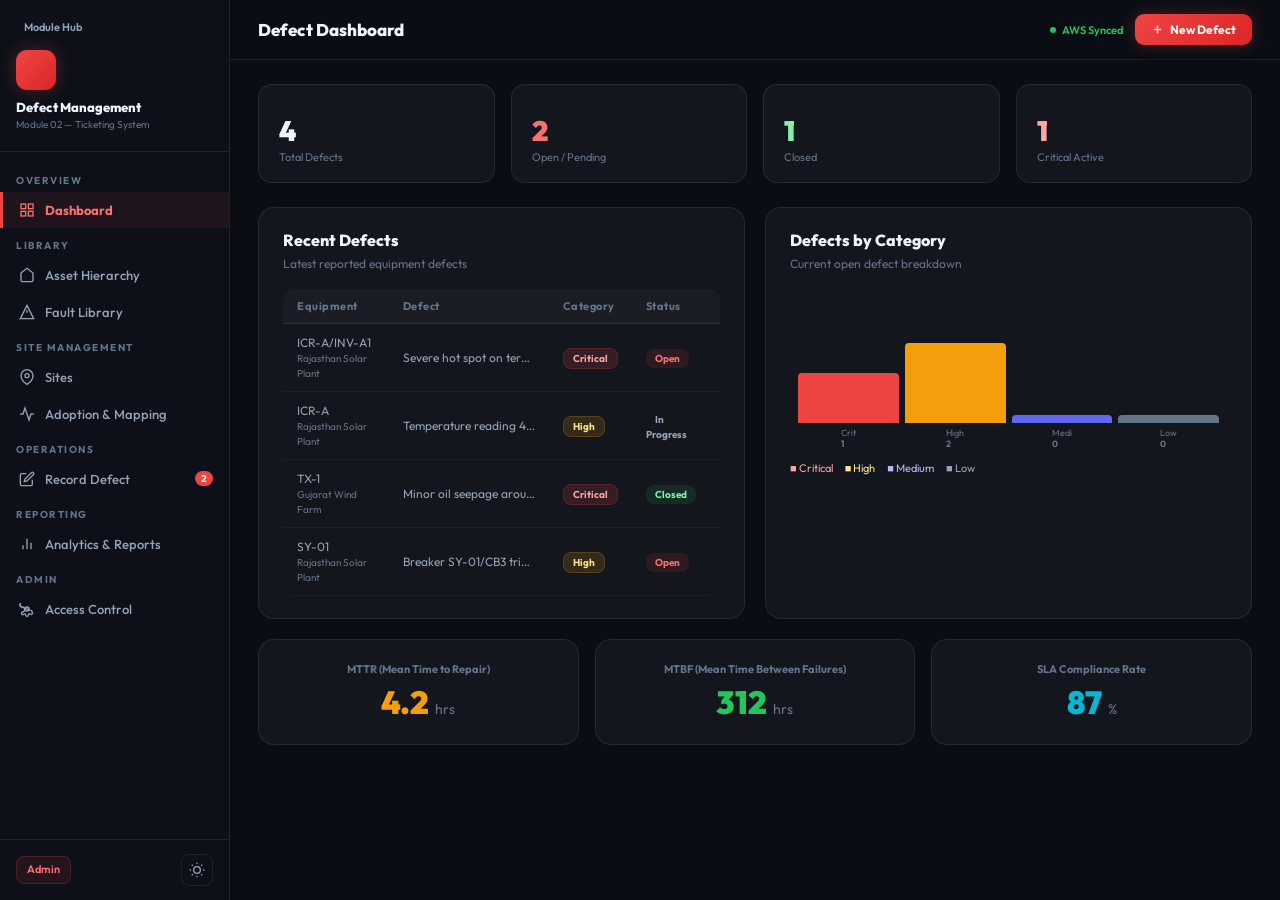
==== module2/index.html @ e7eeb219 "first commit" ====
<!DOCTYPE html>
<html lang="en" data-theme="dark">

<head>
  <script>
    if (window.location.pathname.endsWith('/module2')) {
      window.location.pathname += '/';
    }
  </script>
  <meta charset="UTF-8">
  <meta name="viewport" content="width=device-width, initial-scale=1.0">
  <title>Module 2 — Defect Management &amp; Ticketing</title>
  <link rel="preconnect" href="https://fonts.googleapis.com">
  <link href="https://fonts.googleapis.com/css2?family=Outfit:wght@300;400;500;600;700;800;900&display=swap"
    rel="stylesheet">
  <link rel="stylesheet" href="style.css">
  <link rel="stylesheet" href="https://cdn.hugeicons.com/font/hgi-stroke-rounded.css" />
</head>

<body>

  <!-- SIDEBAR -->
  <aside class="sidebar">
    <div class="brand-sec">
        <a class="brand-back" href="../index.html"><i class="hgi-stroke hgi-arrow-left-01" style="font-size: 14px; vertical-align: middle;"></i> Module Hub</a>
        <div class="brand-logo"><i class="hgi-stroke hgi-wrench"></i></div>
      <div class="brand-title">Defect Management</div>
      <div class="brand-sub">Module 02 &mdash; Ticketing System</div>
    </div>

    <nav class="nav-links">
      <div class="nav-group-label">Overview</div>
      <div class="nav-item active" data-page="overview-page">
        <svg viewBox="0 0 24 24" fill="none" stroke="currentColor" stroke-width="2">
          <rect x="3" y="3" width="7" height="7" />
          <rect x="14" y="3" width="7" height="7" />
          <rect x="14" y="14" width="7" height="7" />
          <rect x="3" y="14" width="7" height="7" />
        </svg>
        Dashboard
      </div>

      <div class="nav-group-label">Library</div>
      <div class="nav-item" data-page="asset-page">
        <svg viewBox="0 0 24 24" fill="none" stroke="currentColor" stroke-width="2">
          <path d="M3 9l9-7 9 7v11a2 2 0 0 1-2 2H5a2 2 0 0 1-2-2z" />
        </svg>
        Asset Hierarchy
      </div>
      <div class="nav-item" data-page="faults-page">
        <svg viewBox="0 0 24 24" fill="none" stroke="currentColor" stroke-width="2">
          <polygon points="12 2 2 22 22 22" />
          <line x1="12" y1="9" x2="12" y2="13" />
          <line x1="12" y1="17" x2="12.01" y2="17" />
        </svg>
        Fault Library
      </div>

      <div class="nav-group-label">Site Management</div>
      <div class="nav-item" data-page="sites-page">
        <svg viewBox="0 0 24 24" fill="none" stroke="currentColor" stroke-width="2">
          <path d="M21 10c0 7-9 13-9 13s-9-6-9-13a9 9 0 0 1 18 0z" />
          <circle cx="12" cy="10" r="3" />
        </svg>
        Sites
      </div>
      <div class="nav-item" data-page="adoption-page">
        <svg viewBox="0 0 24 24" fill="none" stroke="currentColor" stroke-width="2">
          <polyline points="22 12 18 12 15 21 9 3 6 12 2 12" />
        </svg>
        Adoption &amp; Mapping
      </div>

      <div class="nav-group-label">Operations</div>
      <div class="nav-item" data-page="record-page">
        <svg viewBox="0 0 24 24" fill="none" stroke="currentColor" stroke-width="2">
          <path d="M11 4H4a2 2 0 0 0-2 2v14a2 2 0 0 0 2 2h14a2 2 0 0 0 2-2v-7" />
          <path d="M18.5 2.5a2.121 2.121 0 0 1 3 3L12 15l-4 1 1-4 9.5-9.5z" />
        </svg>
        Record Defect
        <span class="nav-badge" id="open-badge">2</span>
      </div>

      <div class="nav-group-label">Reporting</div>
      <div class="nav-item" data-page="reports-page">
        <svg viewBox="0 0 24 24" fill="none" stroke="currentColor" stroke-width="2">
          <line x1="18" y1="20" x2="18" y2="10" />
          <line x1="12" y1="20" x2="12" y2="4" />
          <line x1="6" y1="20" x2="6" y2="14" />
        </svg>
        Analytics &amp; Reports
      </div>

      <div class="nav-group-label">Admin</div>
      <div class="nav-item" data-page="admin-page">
        <svg viewBox="0 0 24 24" fill="none" stroke="currentColor" stroke-width="2">
          <circle cx="12" cy="12" r="3" />
          <path
            d="M19.4 15a1.65 1.65 0 0 0 .33 1.82l.06.06a2 2 0 1 1-2.83 2.83l-.06-.06a1.65 1.65 0 0 0-1.82-.33 1.65 1.65 0 0 0-1 1.51V21a2 2 0 0 1-4 0v-.09A1.65 1.65 0 0 0 9 19.4a1.65 1.65 0 0 0-1.82.33l-.06.06a2 2 0 1 1-2.83-2.83l.06-.06A1.65 1.65 0 0 0 4.6 9a1.65 1.65 0 0 0-1.51-1H3a2 2 0 0 1 0-4h.09A1.65 1.65 0 0 0 4.6 9z" />
        </svg>
        Access Control
      </div>
    </nav>

    <div class="sidebar-footer">
      <span class="role-chip"><i class="hgi-stroke hgi-user" style="font-size: 13px; vertical-align: middle;"></i> Admin</span>
      <button class="theme-toggle-btn" id="theme-toggle" title="Toggle Theme"></button>
    </div>
  </aside>

  <!-- MAIN -->
  <div class="main-area">
    <header class="topbar">
      <h2 class="topbar-title" id="page-title">Defect Dashboard</h2>
      <div class="topbar-right">
        <div class="sync-indicator"><span class="sync-dot"></span>AWS Synced</div>
        <button class="btn btn-primary" onclick="showModal('record-defect-modal')">
          <svg width="13" height="13" viewBox="0 0 24 24" fill="none" stroke="currentColor" stroke-width="2.5">
            <line x1="12" y1="5" x2="12" y2="19" />
            <line x1="5" y1="12" x2="19" y2="12" />
          </svg>
          New Defect
        </button>
      </div>
    </header>

    <div class="content-area">

      <!-- ===== OVERVIEW PAGE ===== -->
      <div id="overview-page" class="page active">
        <div class="stats-row">
          <div class="stat-card">
            <div class="stat-ico"><i class="hgi-stroke hgi-alert-01"></i></div>
            <div class="stat-val" id="stat-total">0</div>
            <div class="stat-lbl">Total Defects</div>
          </div>
          <div class="stat-card">
            <div class="stat-ico"><i class="hgi-stroke hgi-circle" style="color:#f87171;"></i></div>
            <div class="stat-val" id="stat-open" style="color:#f87171;">0</div>
            <div class="stat-lbl">Open / Pending</div>
          </div>
          <div class="stat-card">
            <div class="stat-ico"><i class="hgi-stroke hgi-checkmark-circle-02" style="color:#86efac;"></i></div>
            <div class="stat-val" id="stat-closed" style="color:#86efac;">0</div>
            <div class="stat-lbl">Closed</div>
          </div>
          <div class="stat-card">
            <div class="stat-ico"><i class="hgi-stroke hgi-clock-01"></i></div>
            <div class="stat-val" id="stat-critical" style="color:#fca5a5;">0</div>
            <div class="stat-lbl">Critical Active</div>
          </div>
        </div>

        <div class="dash-grid" style="margin-bottom:20px;">
          <!-- Recent defects -->
          <div class="glass glass-p">
            <h3 class="sec-title">Recent Defects</h3>
            <p class="sec-sub">Latest reported equipment defects</p>
            <div class="tbl-wrap">
              <table>
                <thead>
                  <tr>
                    <th>Equipment</th>
                    <th>Defect</th>
                    <th>Category</th>
                    <th>Status</th>
                  </tr>
                </thead>
                <tbody id="recent-defects-body"></tbody>
              </table>
            </div>
          </div>

          <!-- Category Breakdown Chart -->
          <div class="glass glass-p">
            <h3 class="sec-title">Defects by Category</h3>
            <p class="sec-sub">Current open defect breakdown</p>
            <div class="chart-container" id="overview-chart"></div>
            <div style="display:flex;gap:12px;margin-top:12px;flex-wrap:wrap;">
              <span style="font-size:11px;color:#fca5a5;">&#9632; Critical</span>
              <span style="font-size:11px;color:#fde68a;">&#9632; High</span>
              <span style="font-size:11px;color:#c4b5fd;">&#9632; Medium</span>
              <span style="font-size:11px;color:#94a3b8;">&#9632; Low</span>
            </div>
          </div>
        </div>

        <!-- MTTR/MTBF Summary -->
        <div class="dash-grid-3">
          <div class="glass glass-p" style="text-align:center;">
            <div style="font-size:11px;color:var(--muted);margin-bottom:6px;font-weight:700;">MTTR (Mean Time to Repair)
            </div>
            <div style="font-size:32px;font-weight:900;color:var(--accent);">4.2 <span
                style="font-size:14px;font-weight:400;color:var(--muted);">hrs</span></div>
          </div>
          <div class="glass glass-p" style="text-align:center;">
            <div style="font-size:11px;color:var(--muted);margin-bottom:6px;font-weight:700;">MTBF (Mean Time Between
              Failures)</div>
            <div style="font-size:32px;font-weight:900;color:var(--success);">312 <span
                style="font-size:14px;font-weight:400;color:var(--muted);">hrs</span></div>
          </div>
          <div class="glass glass-p" style="text-align:center;">
            <div style="font-size:11px;color:var(--muted);margin-bottom:6px;font-weight:700;">SLA Compliance Rate</div>
            <div style="font-size:32px;font-weight:900;color:var(--info);">87 <span
                style="font-size:14px;font-weight:400;color:var(--muted);">%</span></div>
          </div>
        </div>
      </div>

      <!-- ===== ASSET HIERARCHY PAGE ===== -->
      <div id="asset-page" class="page">
        <div class="controls">
          <div class="search-wrap">
            <svg viewBox="0 0 24 24" fill="none" stroke="currentColor" stroke-width="2">
              <circle cx="11" cy="11" r="8" />
              <line x1="21" y1="21" x2="16.65" y2="16.65" />
            </svg>
            <input type="text" class="search-inp" id="asset-search" placeholder="Search assets...">
          </div>
          <button class="btn btn-primary" onclick="showModal('asset-modal')">+ Add Asset</button>
        </div>
        <div class="dash-grid">
          <div class="glass glass-p">
            <h3 class="sec-title">Asset Tree</h3>
            <p class="sec-sub">SAP-linked equipment hierarchy</p>
            <div class="asset-tree" id="asset-tree"></div>
          </div>
          <div class="glass glass-p">
            <h3 class="sec-title">Asset Details</h3>
            <p class="sec-sub" id="asset-detail-sub">Select an asset to view details</p>
            <div id="asset-detail-panel" style="color:var(--muted);font-size:13px;text-align:center;padding:40px 0;">
              <i class="hgi-stroke hgi-file-01"></i> Click an asset in the tree to view its details
            </div>
          </div>
        </div>
      </div>

      <!-- ===== FAULT LIBRARY PAGE ===== -->
      <div id="faults-page" class="page">
        <div class="controls">
          <div class="search-wrap">
            <svg viewBox="0 0 24 24" fill="none" stroke="currentColor" stroke-width="2">
              <circle cx="11" cy="11" r="8" />
              <line x1="21" y1="21" x2="16.65" y2="16.65" />
            </svg>
            <input type="text" class="search-inp" id="fault-search" placeholder="Search faults..."
              oninput="renderFaultLibrary()">
          </div>
          <select class="filter-sel" id="fault-cat-filter" onchange="renderFaultLibrary()">
            <option value="all">All Categories</option>
            <option value="Critical">Critical</option>
            <option value="High">High</option>
            <option value="Medium">Medium</option>
            <option value="Low">Low</option>
          </select>
          <button class="btn btn-primary" onclick="showModal('fault-modal')">+ Add Fault Type</button>
        </div>
        <div class="glass">
          <div class="tbl-wrap">
            <table>
              <thead>
                <tr>
                  <th>Fault Description</th>
                  <th>Category</th>
                  <th>Type</th>
                  <th>Photo Req.</th>
                  <th>Reading Req.</th>
                  <th>Resolve Time</th>
                  <th>Escalation</th>
                  <th>Actions</th>
                </tr>
              </thead>
              <tbody id="fault-table-body"></tbody>
            </table>
          </div>
        </div>
      </div>

      <!-- ===== SITES PAGE ===== -->
      <div id="sites-page" class="page">
        <div class="controls">
          <div class="search-wrap">
            <svg viewBox="0 0 24 24" fill="none" stroke="currentColor" stroke-width="2">
              <circle cx="11" cy="11" r="8" />
              <line x1="21" y1="21" x2="16.65" y2="16.65" />
            </svg>
            <input type="text" class="search-inp" placeholder="Search sites...">
          </div>
          <button class="btn btn-primary" onclick="showModal('site-modal-m2')">+ Add Site</button>
        </div>
        <div id="sites-cards-grid"
          style="display:grid;grid-template-columns:repeat(auto-fill,minmax(300px,1fr));gap:16px;"></div>
      </div>

      <!-- ===== ADOPTION PAGE ===== -->
      <div id="adoption-page" class="page">
        <div class="sec-title" style="margin-bottom:6px;">Site Adoption &amp; Fault Mapping</div>
        <p class="sec-sub">Map fault types to site equipment and assign responsible users</p>
        <div class="glass glass-p">
          <div class="form-row" style="margin-bottom:18px;">
            <div class="form-group">
              <label class="form-label">Select Site</label>
              <select class="form-sel" id="adopt-site-sel" onchange="renderAdoptionEquipment()"></select>
            </div>
            <div class="form-group">
              <label class="form-label">Select Equipment</label>
              <select class="form-sel" id="adopt-equip-sel" onchange="renderAdoptionFaults()"></select>
            </div>
          </div>
          <div id="adoption-fault-map"></div>
        </div>
      </div>

      <!-- ===== RECORD DEFECT PAGE ===== -->
      <div id="record-page" class="page">
        <div class="tab-row">
          <div class="tab-btn active" data-tab="rec-new">Record New Defect</div>
          <div class="tab-btn" data-tab="rec-list">All Defect Records</div>
        </div>

        <div id="rec-new" class="tab-pane active">
          <div class="simulator-layout">
            <!-- Left Column: Information / Instructions -->
            <div class="glass glass-p">
              <h3 class="sec-title">Field Force Defect Logging</h3>
              <p class="sec-sub">Mobile application simulation for field technicians</p>
              <p style="font-size:12px; color:var(--text2); margin-top:6px; margin-bottom:20px; line-height:1.5;">
                This simulator demonstrates the mobile-first defect logging flow used by technicians in the field. Issues recorded here are mapped to the SAP asset hierarchy and sync instantly with the central database.
              </p>
              
              <div style="margin-top:24px; padding:12px; background:rgba(239, 68, 68, 0.05); border:1px dashed rgba(239, 68, 68, 0.2); border-radius:10px;">
                <h4 style="font-size:12px; font-weight:700; color:var(--primary-l); margin-bottom:6px;">Mobile Features Enforced:</h4>
                <ul style="font-size:11px; color:var(--text2); padding-left:16px; line-height:1.6;">
                  <li>Dynamic field validation based on Fault Library</li>
                  <li>Mandatory photos for critical/high severity reports</li>
                  <li>Real-time sync to central operations dashboard</li>
                </ul>
              </div>
            </div>

            <!-- Right Column: Phone Emulator -->
            <div style="display: flex; flex-direction: column; align-items: center;">
              <div class="ffa-title" style="text-align: center; margin-bottom: 12px; font-weight: 700; font-size: 16px; color: var(--primary-l); font-family: 'Outfit', sans-serif; letter-spacing: 0.5px; text-transform: uppercase;">FFA (Field Force Application)</div>
              
              <div class="phone-emulator">
                <div class="phone-home-indicator"></div>
                <div class="phone-screen">
                  <div class="phone-status-bar">
                    <span>09:41 AM</span>
                    <span style="color:var(--success);">Online / Connected</span>
                    <div class="phone-status-right">
                      <svg viewBox="0 0 24 24" style="width:12px; height:12px; fill:currentColor; stroke:none;"><path d="M12 2C6.48 2 2 6.48 2 12s4.48 10 10 10 10-4.48 10-10S17.52 2 12 2zm-1 17.93c-3.95-.49-7-3.85-7-7.93 0-.62.08-1.21.21-1.79L9 15v1c0 1.1.9 2 2 2v1.93zm6.9-2.53c-.26-.81-1-1.4-1.9-1.4h-1v-3c0-.55-.45-1-1-1h-6v-2h2c.55 0 1-.45 1-1V7h2c1.1 0 2-.9 2-2v-.41c2.93 1.19 5 4.06 5 7.41 0 2.08-.8 3.97-2.1 5.39z"></path></svg>
                      <span>100%</span>
                    </div>
                  </div>

                  <div style="margin-bottom:14px; border-bottom:1px solid var(--border); padding-bottom:8px;">
                    <div class="phone-title">Record Defect</div>
                    <div class="phone-subtitle">Fill in all required fields to log the issue.</div>
                  </div>

                  <form onsubmit="submitDefectForm(event)" style="display:flex; flex-direction:column; gap:12px; flex-grow:1;">
                    <div class="form-group" style="margin-bottom:0;">
                      <label class="form-label" style="font-size:11px;">Site *</label>
                      <select class="form-sel" id="df-site" onchange="updateDfEquipment()" required style="padding: 7px 10px; font-size:12px;"></select>
                    </div>
                    
                    <div class="form-group" style="margin-bottom:0;">
                      <label class="form-label" style="font-size:11px;">Parent Equipment *</label>
                      <select class="form-sel" id="df-parent" onchange="updateDfChild()" required style="padding: 7px 10px; font-size:12px;"></select>
                    </div>

                    <div class="form-group" style="margin-bottom:0;">
                      <label class="form-label" style="font-size:11px;">Child / Sub-Equipment</label>
                      <select class="form-sel" id="df-child" style="padding: 7px 10px; font-size:12px;"></select>
                    </div>

                    <div class="form-group" style="margin-bottom:0;">
                      <label class="form-label" style="font-size:11px;">Fault Type *</label>
                      <select class="form-sel" id="df-fault-type" onchange="checkFaultRequirements()" required style="padding: 7px 10px; font-size:12px;"></select>
                    </div>

                    <div class="form-group" style="margin-bottom:0;">
                      <label class="form-label" style="font-size:11px;">Defect Observation *</label>
                      <textarea class="form-textarea" id="df-observation" placeholder="Describe the defect in detail..." required style="padding: 7px 10px; font-size:12px; min-height:60px;"></textarea>
                    </div>

                    <div class="form-row" style="margin-bottom:0; gap:8px;">
                      <div class="form-group" style="margin-bottom:0;">
                        <label class="form-label" style="font-size:11px;">Observed Reading <span id="df-reading-unit" style="color:var(--muted);font-size:9px;"></span></label>
                        <input type="text" class="form-inp" id="df-reading" placeholder="Reading" style="padding: 7px 10px; font-size:12px;">
                      </div>
                      <div class="form-group" style="margin-bottom:0;">
                        <label class="form-label" style="font-size:11px;">Observed Date &amp; Time</label>
                        <input type="datetime-local" class="form-inp" id="df-datetime" style="padding: 7px 10px; font-size:12px;">
                      </div>
                    </div>

                    <div class="form-group" id="df-photo-group" style="margin-bottom:12px;">
                      <label class="form-label" style="font-size:11px;">Photograph <span id="df-photo-req-label" style="color:var(--primary-l);font-size:9px;"></span></label>
                      <div class="photo-drop" onclick="document.getElementById('df-photo-inp').click()" style="padding:12px; border-width:1px;">
                        <div class="photo-drop-ico" style="font-size:20px; margin-bottom:4px;"><i class="hgi-stroke hgi-camera-01"></i></div>
                        <div class="photo-drop-txt" style="font-size:10px;">Click to capture or upload photo</div>
                        <input type="file" id="df-photo-inp" accept="image/*" style="display:none" onchange="previewPhoto(this)">
                      </div>
                      <div id="df-photo-preview" style="margin-top:6px;"></div>
                    </div>

                    <div style="display:flex; gap:8px; margin-top:auto; padding-bottom:10px;">
                      <button type="submit" class="btn btn-primary" style="flex:1; padding: 8px 12px; font-size:11px; justify-content:center;">Submit Defect</button>
                      <button type="button" class="btn btn-secondary" onclick="clearDefectForm()" style="padding: 8px 12px; font-size:11px; justify-content:center;">Clear</button>
                    </div>
                  </form>
                </div>
              </div>
            </div>
          </div>
        </div>

        <div id="rec-list" class="tab-pane">
          <div class="controls">
            <div class="search-wrap">
              <svg viewBox="0 0 24 24" fill="none" stroke="currentColor" stroke-width="2">
                <circle cx="11" cy="11" r="8" />
                <line x1="21" y1="21" x2="16.65" y2="16.65" />
              </svg>
              <input type="text" class="search-inp" id="defect-search" placeholder="Search defects..."
                oninput="renderDefectList()">
            </div>
            <select class="filter-sel" id="defect-status-filter" onchange="renderDefectList()">
              <option value="all">All Status</option>
              <option value="Open">Open</option>
              <option value="In Progress">In Progress</option>
              <option value="Closed">Closed</option>
            </select>
            <select class="filter-sel" id="defect-cat-filter" onchange="renderDefectList()">
              <option value="all">All Categories</option>
              <option value="Critical">Critical</option>
              <option value="High">High</option>
              <option value="Medium">Medium</option>
              <option value="Low">Low</option>
            </select>
          </div>
          <div class="glass">
            <div class="tbl-wrap">
              <table>
                <thead>
                  <tr>
                    <th>ID</th>
                    <th>Site / Equipment</th>
                    <th>Fault Description</th>
                    <th>Category</th>
                    <th>Assigned To</th>
                    <th>Raised On</th>
                    <th>Status</th>
                    <th>Actions</th>
                  </tr>
                </thead>
                <tbody id="defect-list-body"></tbody>
              </table>
            </div>
          </div>
        </div>
      </div>

      <!-- ===== REPORTS PAGE ===== -->
      <div id="reports-page" class="page">
        <div class="sec-title" style="margin-bottom:6px;">Analytics &amp; Reports</div>
        <p class="sec-sub">Portfolio-level defect analytics, aging, and compliance summaries</p>
        <div class="dash-grid" style="margin-bottom:20px;">
          <div class="glass glass-p">
            <h3 style="font-size:14px;font-weight:700;margin-bottom:14px;">Monthly Defect Trend</h3>
            <div class="chart-container" id="monthly-chart" style="height:180px;"></div>
          </div>
          <div class="glass glass-p">
            <h3 style="font-size:14px;font-weight:700;margin-bottom:14px;">Defects by Site</h3>
            <div id="site-breakdown" style="display:flex;flex-direction:column;gap:8px;"></div>
          </div>
        </div>

        <!-- Aging Report -->
        <div class="glass glass-p" style="margin-bottom:20px;">
          <div style="display:flex;justify-content:space-between;align-items:center;margin-bottom:16px;">
            <h3 style="font-size:14px;font-weight:700;">Defect Aging Report</h3>
            <div style="display:flex;gap:8px;">
              <button class="btn btn-secondary btn-sm"><i class="hgi-stroke hgi-file-01"></i> Export PDF</button>
              <button class="btn btn-secondary btn-sm"><i class="hgi-stroke hgi-folder-01"></i> Export CSV</button>
            </div>
          </div>
          <div class="tbl-wrap">
            <table>
              <thead>
                <tr>
                  <th>Defect ID</th>
                  <th>Equipment</th>
                  <th>Category</th>
                  <th>Raised On</th>
                  <th>Days Open</th>
                  <th>SLA Status</th>
                  <th>Assigned To</th>
                </tr>
              </thead>
              <tbody id="aging-table-body"></tbody>
            </table>
          </div>
        </div>
      </div>

      <!-- ===== ADMIN PAGE ===== -->
      <div id="admin-page" class="page">
        <div class="sec-title" style="margin-bottom:6px;">Access Control Matrix</div>
        <p class="sec-sub">Configure role permissions and escalation settings</p>
        <div class="glass glass-p">
          <div class="tbl-wrap">
            <table>
              <thead>
                <tr>
                  <th>Role</th>
                  <th>View</th>
                  <th>Create Defect</th>
                  <th>Close Defect</th>
                  <th>Edit Fault Lib.</th>
                  <th>Manage Assets</th>
                  <th>Admin Panel</th>
                </tr>
              </thead>
              <tbody id="admin-roles-body"></tbody>
            </table>
          </div>
        </div>
      </div>

    </div><!-- /content-area -->
  </div>

  <!-- ===== MODALS ===== -->

  <!-- Record Defect Quick Modal -->
  <div class="modal-overlay" id="record-defect-modal">
    <div class="modal" style="max-width:560px;">
      <div class="modal-header">
        <span class="modal-title"><i class="hgi-stroke hgi-wrench"></i> Quick Report Defect</span>
        <button class="modal-close" onclick="hideModal('record-defect-modal')"><i class="hgi-stroke hgi-cancel-01"></i></button>
      </div>
      <div class="modal-body">
        <div class="form-row">
          <div class="form-group"><label class="form-label">Site</label><select class="form-sel" id="qdf-site"></select>
          </div>
          <div class="form-group"><label class="form-label">Equipment</label><select class="form-sel"
              id="qdf-equip"></select></div>
        </div>
        <div class="form-group"><label class="form-label">Fault Type</label><select class="form-sel"
            id="qdf-fault"></select></div>
        <div class="form-group"><label class="form-label">Observation</label><textarea class="form-textarea"
            id="qdf-obs" placeholder="Describe the defect..."></textarea></div>
        <div class="form-group"><label class="form-label">Priority Override</label><select class="form-sel"
            id="qdf-priority">
            <option value="">Auto (from fault type)</option>
            <option value="Critical">Critical</option>
            <option value="High">High</option>
            <option value="Medium">Medium</option>
            <option value="Low">Low</option>
          </select></div>
      </div>
      <div class="modal-footer">
        <button class="btn btn-secondary" onclick="hideModal('record-defect-modal')">Cancel</button>
        <button class="btn btn-primary" onclick="quickSubmitDefect()">Submit Report</button>
      </div>
    </div>
  </div>

  <!-- Asset Add Modal -->
  <div class="modal-overlay" id="asset-modal">
    <div class="modal">
      <div class="modal-header">
        <span class="modal-title"><i class="hgi-stroke hgi-factory"></i> Add Asset Node</span>
        <button class="modal-close" onclick="hideModal('asset-modal')"><i class="hgi-stroke hgi-cancel-01"></i></button>
      </div>
      <div class="modal-body">
        <div class="form-row">
          <div class="form-group"><label class="form-label">Asset Name *</label><input type="text" class="form-inp"
              id="asset-name" placeholder="e.g. Inverter Block A"></div>
          <div class="form-group"><label class="form-label">Asset Type *</label><select class="form-sel"
              id="asset-type">
              <option>Inverter</option>
              <option>Transformer</option>
              <option>SCB</option>
              <option>Breaker</option>
              <option>Wind Turbine</option>
              <option>Switchyard</option>
              <option>MCR</option>
              <option>Feeder</option>
              <option>Battery</option>
            </select></div>
        </div>
        <div class="form-row">
          <div class="form-group"><label class="form-label">Parent Asset</label><select class="form-sel"
              id="asset-parent">
              <option value="">Root Level</option>
            </select></div>
          <div class="form-group"><label class="form-label">SAP Asset ID</label><input type="text" class="form-inp"
              id="asset-sap" placeholder="e.g. EQ-100234"></div>
        </div>
        <div class="form-row">
          <div class="form-group"><label class="form-label">Make / Manufacturer</label><input type="text"
              class="form-inp" id="asset-make" placeholder="e.g. ABB, Siemens"></div>
          <div class="form-group"><label class="form-label">Rating</label><input type="text" class="form-inp"
              id="asset-rating" placeholder="e.g. 2.5 MW, 220 KV"></div>
        </div>
        <div class="form-row">
          <div class="form-group"><label class="form-label">Location in Plant</label><input type="text" class="form-inp"
              id="asset-location" placeholder="e.g. Block B, Row 3"></div>
          <div class="form-group"><label class="form-label">Naming Convention</label><input type="text" class="form-inp"
              id="asset-naming" placeholder="e.g. INV-A1, WTG-03"></div>
        </div>
      </div>
      <div class="modal-footer">
        <button class="btn btn-secondary" onclick="hideModal('asset-modal')">Cancel</button>
        <button class="btn btn-primary" onclick="saveAsset()">Save Asset</button>
      </div>
    </div>
  </div>

  <!-- Fault Library Modal -->
  <div class="modal-overlay" id="fault-modal">
    <div class="modal">
      <div class="modal-header">
        <span class="modal-title" id="fault-modal-title"><i class="hgi-stroke hgi-alert-01"></i> Add Fault Type</span>
        <button class="modal-close" onclick="hideModal('fault-modal')"><i class="hgi-stroke hgi-cancel-01"></i></button>
      </div>
      <div class="modal-body">
        <input type="hidden" id="fault-edit-id">
        <div class="form-group"><label class="form-label">Fault Description *</label><input type="text" class="form-inp"
            id="fault-desc" placeholder="e.g. Busbar joint overheating"></div>
        <div class="form-row">
          <div class="form-group"><label class="form-label">Category *</label><select class="form-sel" id="fault-cat">
              <option>Critical</option>
              <option>High</option>
              <option>Medium</option>
              <option>Low</option>
            </select></div>
          <div class="form-group"><label class="form-label">Type *</label><select class="form-sel" id="fault-type">
              <option>Defect</option>
              <option>Observation</option>
              <option>TRAS</option>
              <option>Curtailment</option>
              <option>Safety</option>
              <option>Near Miss</option>
            </select></div>
        </div>
        <div class="form-row">
          <div class="form-group"><label class="form-label">Applicable Equipment</label><select class="form-sel"
              id="fault-equip">
              <option value="all">All Equipment</option>
              <option>Inverter</option>
              <option>Transformer</option>
              <option>SCB</option>
              <option>Breaker</option>
              <option>Wind Turbine</option>
            </select></div>
          <div class="form-group"><label class="form-label">Expected Resolution Time</label><input type="text"
              class="form-inp" id="fault-resolve" placeholder="e.g. 4 Hours, 2 Days"></div>
        </div>
        <div class="form-row">
          <div class="form-group"><label class="form-label">Escalation Level</label><select class="form-sel"
              id="fault-escalation">
              <option>Testing Head</option>
              <option>Site Head</option>
              <option>Zonal Head</option>
              <option>O&amp;M Head</option>
            </select></div>
          <div class="form-group"><label class="form-label">Reading Unit (if required)</label><input type="text"
              class="form-inp" id="fault-reading-unit" placeholder="e.g. °C, V, A, %, kW"></div>
        </div>
        <div style="display:flex;gap:20px;margin-top:8px;">
          <label style="display:flex;align-items:center;gap:8px;font-size:12px;cursor:pointer;"><input type="checkbox"
              id="fault-photo-req"> Photo Mandatory</label>
          <label style="display:flex;align-items:center;gap:8px;font-size:12px;cursor:pointer;"><input type="checkbox"
              id="fault-reading-req"> Reading Required</label>
        </div>
      </div>
      <div class="modal-footer">
        <button class="btn btn-secondary" onclick="hideModal('fault-modal')">Cancel</button>
        <button class="btn btn-primary" onclick="saveFaultType()">Save Fault Type</button>
      </div>
    </div>
  </div>

  <!-- Site Modal -->
  <div class="modal-overlay" id="site-modal-m2">
    <div class="modal">
      <div class="modal-header">
        <span class="modal-title"><i class="hgi-stroke hgi-location-01"></i> Add / Edit Site</span>
        <button class="modal-close" onclick="hideModal('site-modal-m2')"><i class="hgi-stroke hgi-cancel-01"></i></button>
      </div>
      <div class="modal-body">
        <input type="hidden" id="site-edit-id-m2">
        <div class="form-row">
          <div class="form-group"><label class="form-label">Site Name *</label><input type="text" class="form-inp"
              id="sm2-name" placeholder="e.g. Rajasthan Solar Plant"></div>
          <div class="form-group"><label class="form-label">Zone</label><select class="form-sel" id="sm2-zone">
              <option>North</option>
              <option>South</option>
              <option>East</option>
              <option>West</option>
            </select></div>
        </div>
        <div class="form-row-3">
          <div class="form-group"><label class="form-label">DC Capacity (MWp)</label><input type="number"
              class="form-inp" id="sm2-dc"></div>
          <div class="form-group"><label class="form-label">AC Capacity (MW)</label><input type="number"
              class="form-inp" id="sm2-ac"></div>
          <div class="form-group"><label class="form-label">State</label><input type="text" class="form-inp"
              id="sm2-state" placeholder="e.g. Rajasthan"></div>
        </div>
        <div class="form-row">
          <div class="form-group"><label class="form-label">Site Head Name</label><input type="text" class="form-inp"
              id="sm2-sh-name"></div>
          <div class="form-group"><label class="form-label">Site Head Email</label><input type="email" class="form-inp"
              id="sm2-sh-email"></div>
        </div>
      </div>
      <div class="modal-footer">
        <button class="btn btn-secondary" onclick="hideModal('site-modal-m2')">Cancel</button>
        <button class="btn btn-primary" onclick="saveSiteM2()">Save Site</button>
      </div>
    </div>
  </div>

  <!-- SCRIPTS DEFER LOAD -->
  <script src="js/state.js"></script>
  <script src="js/assets.js"></script>
  <script src="js/faults.js"></script>
  <script src="js/sites.js"></script>
  <script src="js/adoption.js"></script>
  <script src="js/defects.js"></script>
  <script src="js/reports.js"></script>
  <script src="js/admin.js"></script>
  <script src="app.js"></script>

</body>

</html>
---- module2/style.css ----
/* ===== DESIGN TOKENS ===== */
:root {
  --primary: #ef4444;
  --primary-d: #dc2626;
  --primary-l: #f87171;
  --accent: #f59e0b;
  --success: #22c55e;
  --info: #06b6d4;
  --purple: #a855f7;
  --indigo: #6366f1;
  --bg: #0a0d14;
  --sidebar-bg: #0d1018;
  --surface: rgba(255,255,255,0.04);
  --surface-h: rgba(255,255,255,0.07);
  --border: rgba(255,255,255,0.08);
  --border-h: rgba(255,255,255,0.16);
  --text: #f0f4ff;
  --text2: #94a3b8;
  --muted: #64748b;
  --glow: rgba(239,68,68,0.3);
}

[data-theme="light"] {
  --bg: #f8fafc;
  --sidebar-bg: #ffffff;
  --surface: rgba(15, 23, 42, 0.04);
  --surface-h: rgba(15, 23, 42, 0.08);
  --border: rgba(15, 23, 42, 0.08);
  --border-h: rgba(15, 23, 42, 0.16);
  --text: #0f172a;
  --text2: #475569;
  --muted: #94a3b8;
  --glow: rgba(239, 68, 68, 0.15);
}

* { margin:0; padding:0; box-sizing:border-box; }

body { 
  font-family:Outfit,sans-serif; 
  background:var(--bg); 
  color:var(--text); 
  display:flex; 
  height:100vh; 
  overflow:hidden;
  transition: background-color 0.25s ease, color 0.25s ease;
}

aside, main, header, .glass, .stat-card, .btn, .form-inp, .form-sel, .form-textarea, select, option, .topbar {
  transition: background-color 0.25s ease, border-color 0.25s ease, color 0.25s ease;
}

/* ===== DROPDOWNS THEME FIX ===== */
select, select option, .form-sel option, .filter-sel option {
  background-color: var(--sidebar-bg);
  color: var(--text);
}

/* ===== SIDEBAR ===== */
.sidebar {
  width: 230px; flex-shrink:0; background:var(--sidebar-bg);
  border-right:1px solid var(--border); display:flex; flex-direction:column; height:100vh; overflow-y:auto;
  -ms-overflow-style: none;  /* IE and Edge */
  scrollbar-width: none;  /* Firefox */
}
.sidebar::-webkit-scrollbar {
  display: none;
}
.brand-sec { padding:20px 16px; border-bottom:1px solid var(--border); }
.brand-back { display:flex; align-items:center; gap:8px; color:var(--text2); font-size:11px; font-weight:600; cursor:pointer; margin-bottom:16px; text-decoration:none; transition:color .2s; }
.brand-back:hover { color:var(--text); }
.brand-logo { width:40px; height:40px; border-radius:11px; background:linear-gradient(135deg,var(--primary),#dc2626); display:flex; align-items:center; justify-content:center; font-size:18px; box-shadow:0 0 18px var(--glow); }
.brand-title { font-size:13px; font-weight:800; line-height:1.2; margin-top:10px; }
.brand-sub { font-size:10px; color:var(--muted); margin-top:2px; }
.nav-links { padding:12px 0; flex:1; }
.nav-group-label { font-size:10px; font-weight:700; color:var(--muted); letter-spacing:1.5px; text-transform:uppercase; padding:10px 16px 4px; }
.nav-item {
  display:flex; align-items:center; gap:10px; padding:10px 16px; cursor:pointer;
  font-size:13px; font-weight:500; color:var(--text2); transition:all .2s; border-left:3px solid transparent; margin:1px 0;
}
.nav-item:hover { color:var(--text); background:var(--surface); }
.nav-item.active { color:var(--primary-l); background:rgba(239,68,68,.08); border-left-color:var(--primary); font-weight:700; }
.nav-item svg { width:16px; height:16px; flex-shrink:0; }
.nav-badge { margin-left:auto; font-size:10px; font-weight:700; background:var(--primary); color:#fff; border-radius:8px; padding:1px 6px; }
.sidebar-footer { padding:14px 16px; border-top:1px solid var(--border); display: flex; align-items: center; justify-content: space-between; }
.role-chip { font-size:11px; font-weight:600; padding:5px 10px; border-radius:8px; background:rgba(239,68,68,.1); color:var(--primary-l); border:1px solid rgba(239,68,68,.2); }

/* Theme toggle button styling matches Module 1 */
.theme-toggle-btn {
  background: none;
  border: 1px solid var(--border);
  border-radius: 8px;
  width: 32px;
  height: 32px;
  display: flex;
  align-items: center;
  justify-content: center;
  color: var(--text2);
  cursor: pointer;
  transition: all 0.15s ease;
}
.theme-toggle-btn:hover {
  color: var(--text);
  border-color: var(--text2);
  background-color: var(--surface);
}

/* ===== MAIN AREA ===== */
.main-area { flex:1; display:flex; flex-direction:column; overflow:hidden; }
.topbar {
  display:flex; align-items:center; justify-content:space-between;
  padding:0 28px; height:60px; border-bottom:1px solid var(--border);
  background:var(--bg); backdrop-filter:blur(10px); flex-shrink:0;
}
.topbar-title { font-size:17px; font-weight:800; }
.topbar-right { display:flex; align-items:center; gap:12px; }
.sync-indicator { display:flex; align-items:center; gap:6px; font-size:11px; color:var(--success); font-weight:600; }
.sync-dot { width:6px; height:6px; border-radius:50%; background:var(--success); animation:pd 2s ease-in-out infinite; }
@keyframes pd { 0%,100%{opacity:1}50%{opacity:.3} }
.btn { display:inline-flex; align-items:center; gap:6px; padding:8px 16px; border-radius:9px; font-size:12px; font-weight:700; border:none; cursor:pointer; font-family:Outfit,sans-serif; transition:all .2s; }
.btn-primary { background:linear-gradient(135deg,var(--primary),var(--primary-d)); color:#fff; box-shadow:0 0 16px var(--glow); }
.btn-primary:hover { transform:translateY(-1px); box-shadow:0 4px 22px var(--glow); }
.btn-secondary { background:var(--surface); color:var(--text2); border:1px solid var(--border); }
.btn-secondary:hover { background:var(--surface-h); color:var(--text); border-color:var(--border-h); }
.btn-sm { padding:5px 12px; font-size:11px; }
.btn-danger { background:rgba(239,68,68,.12); color:var(--primary-l); border:1px solid rgba(239,68,68,.2); }
.btn-danger:hover { background:rgba(239,68,68,.2); }
.btn-success { background:rgba(34,197,94,.12); color:#86efac; border:1px solid rgba(34,197,94,.2); }

/* ===== PAGE CONTENT ===== */
.content-area { flex:1; overflow-y:auto; padding:24px 28px; }
.page { display:none; }
.page.active { display:block; }

/* ===== GLASS CARDS ===== */
.glass { background:var(--surface); border:1px solid var(--border); border-radius:16px; }
.glass-p { padding:22px 24px; }

/* ===== STAT CARDS ===== */
.stats-row { display:grid; grid-template-columns:repeat(4,1fr); gap:16px; margin-bottom:24px; }
.stat-card { background:var(--surface); border:1px solid var(--border); border-radius:14px; padding:18px 20px; transition:all .2s; }
.stat-card:hover { border-color:var(--border-h); }
.stat-ico { font-size:22px; margin-bottom:10px; }
.stat-val { font-size:28px; font-weight:900; }
.stat-lbl { font-size:11px; color:var(--muted); margin-top:2px; }

/* ===== TABLE ===== */
.tbl-wrap { overflow-x:auto; border-radius:12px; }
table { width:100%; border-collapse:collapse; font-size:12px; }
thead th { background:rgba(255,255,255,.03); padding:10px 14px; text-align:left; color:var(--muted); font-weight:700; font-size:11px; letter-spacing:.5px; border-bottom:1px solid var(--border); }
[data-theme="light"] thead th { background: rgba(0,0,0, .03); }
tbody td { padding:11px 14px; border-bottom:1px solid rgba(255,255,255,.04); color:var(--text2); vertical-align:middle; }
[data-theme="light"] tbody td { border-bottom: 1px solid rgba(0,0,0, .04); }
tbody tr:hover td { background:var(--surface-h); color:var(--text); }
.badge { font-size:10px; font-weight:700; padding:3px 9px; border-radius:8px; }
.badge-critical { background:rgba(239,68,68,.15); color:#fca5a5; border:1px solid rgba(239,68,68,.2); }
.badge-high { background:rgba(245,158,11,.15); color:#fde68a; border:1px solid rgba(245,158,11,.2); }
.badge-medium { background:rgba(99,102,241,.15); color:#c4b5fd; border:1px solid rgba(99,102,241,.2); }
.badge-low { background:rgba(100,116,139,.15); color:#94a3b8; border:1px solid rgba(100,116,139,.2); }
.badge-open { background:rgba(239,68,68,.12); color:#f87171; }
.badge-closed { background:rgba(34,197,94,.12); color:#86efac; }
.badge-inprogress { background:rgba(245,158,11,.12); color:#fcd34d; }

/* ===== CONTROLS ===== */
.controls { display:flex; gap:10px; align-items:center; margin-bottom:20px; flex-wrap:wrap; }
.search-wrap { position:relative; flex:1; min-width:200px; }
.search-wrap svg { position:absolute; left:10px; top:50%; transform:translateY(-50%); color:var(--muted); width:14px; height:14px; }
.search-inp { width:100%; padding:9px 12px 9px 34px; background:var(--surface); border:1px solid var(--border); border-radius:9px; color:var(--text); font-family:Outfit,sans-serif; font-size:13px; }
.search-inp:focus { outline:none; border-color:var(--primary); }
.filter-sel { padding:8px 12px; background:var(--surface); border:1px solid var(--border); border-radius:9px; color:var(--text2); font-family:Outfit,sans-serif; font-size:12px; }
.filter-sel:focus { outline:none; border-color:var(--primary); }

/* ===== FORM ELEMENTS ===== */
.form-group { margin-bottom:16px; }
.form-label { font-size:12px; font-weight:700; color:var(--text2); display:block; margin-bottom:6px; }
.form-inp { width:100%; padding:9px 12px; background:var(--surface); border:1px solid var(--border); border-radius:9px; color:var(--text); font-family:Outfit,sans-serif; font-size:13px; }
.form-inp:focus { outline:none; border-color:var(--primary); }
.form-sel { width:100%; padding:9px 12px; background:var(--surface); border:1px solid var(--border); border-radius:9px; color:var(--text); font-family:Outfit,sans-serif; font-size:13px; }
.form-sel:focus { outline:none; border-color:var(--primary); }
.form-textarea { width:100%; padding:9px 12px; background:var(--surface); border:1px solid var(--border); border-radius:9px; color:var(--text); font-family:Outfit,sans-serif; font-size:13px; resize:vertical; min-height:80px; }
.form-row { display:grid; grid-template-columns:1fr 1fr; gap:14px; }
.form-row-3 { display:grid; grid-template-columns:1fr 1fr 1fr; gap:14px; }

/* ===== MODAL ===== */
.modal-overlay { display:none; position:fixed; inset:0; background:rgba(0,0,0,.6); backdrop-filter:blur(4px); z-index:100; align-items:center; justify-content:center; }
.modal-overlay.open { display:flex; }
.modal { background:var(--bg); border:1px solid var(--border-h); border-radius:18px; width:90%; max-width:680px; max-height:90vh; overflow:hidden; display:flex; flex-direction:column; }
.modal-header { display:flex; align-items:center; justify-content:space-between; padding:18px 22px; border-bottom:1px solid var(--border); flex-shrink:0; }
.modal-title { font-size:16px; font-weight:800; }
.modal-close { background:none; border:none; color:var(--muted); cursor:pointer; padding:4px; border-radius:6px; }
.modal-close:hover { color:var(--text); background:var(--surface-h); }
.modal-body { padding:22px; overflow-y:auto; flex:1; }
.modal-footer { padding:16px 22px; border-top:1px solid var(--border); display:flex; gap:10px; justify-content:flex-end; flex-shrink:0; }

/* ===== ASSET TREE ===== */
.asset-tree { font-size:13px; }
.tree-node { padding:4px 0; }
.tree-branch { margin-left:24px; border-left:1px solid var(--border); padding-left:14px; }
.tree-item { display:flex; align-items:center; gap:8px; padding:7px 10px; border-radius:8px; cursor:pointer; transition:all .2s; }
.tree-item:hover { background:var(--surface-h); }
.tree-item.selected { background:rgba(239,68,68,.08); color:var(--primary-l); }
.tree-toggle { font-size:10px; color:var(--muted); width:14px; text-align:center; }
.tree-ico { font-size:14px; }
.tree-lbl { font-size:12px; font-weight:600; color:var(--text); }
.tree-type { font-size:10px; color:var(--muted); margin-left:auto; }

/* ===== DASHBOARD GRID ===== */
.dash-grid { display:grid; grid-template-columns:1fr 1fr; gap:20px; }
.dash-grid-3 { display:grid; grid-template-columns:1fr 1fr 1fr; gap:16px; }

/* ===== TREND BAR ===== */
.mini-bar { display:flex; align-items:flex-end; gap:3px; height:40px; }
.bar-col { background:var(--primary); border-radius:3px 3px 0 0; min-width:8px; transition:height .3s; opacity:.7; }

/* ===== PHOTO UPLOAD ===== */
.photo-drop { border:2px dashed var(--border); border-radius:12px; padding:24px; text-align:center; cursor:pointer; transition:all .2s; }
.photo-drop:hover { border-color:var(--primary); background:rgba(239,68,68,.04); }
.photo-drop-ico { font-size:28px; margin-bottom:8px; }
.photo-drop-txt { font-size:12px; color:var(--muted); }

/* ===== TABS ===== */
.tab-row { display:flex; gap:4px; border-bottom:1px solid var(--border); margin-bottom:20px; }
.tab-btn { padding:9px 16px; font-size:12px; font-weight:600; color:var(--muted); cursor:pointer; border-bottom:2px solid transparent; transition:all .2s; }
.tab-btn.active { color:var(--primary-l); border-bottom-color:var(--primary); }
.tab-pane { display:none; }
.tab-pane.active { display:block; }

/* ===== SECTION TITLES ===== */
.sec-title { font-size:16px; font-weight:800; margin-bottom:6px; }
.sec-sub { font-size:12px; color:var(--muted); margin-bottom:18px; }

/* CHART CANVAS */
.chart-container { position:relative; height:160px; display:flex; align-items:flex-end; gap:6px; padding:0 8px; }
.chart-bar-wrap { flex:1; display:flex; flex-direction:column; align-items:center; gap:4px; }
.chart-bar { width:100%; background:linear-gradient(to top,var(--primary),rgba(239,68,68,.3)); border-radius:4px 4px 0 0; transition:height .5s ease; min-height:4px; }
.chart-label { font-size:9px; color:var(--muted); }

/* Custom tables (e.g. in adoption) */
.custom-table {
  width: 100%;
  border-collapse: collapse;
}
.custom-table th {
  text-align: left;
  padding: 8px;
  border-bottom: 1px solid var(--border);
  color: var(--muted);
  font-size: 11px;
}
.custom-table td {
  padding: 8px;
  border-bottom: 1px solid rgba(255,255,255,0.02);
}
[data-theme="light"] .custom-table td {
  border-bottom: 1px solid rgba(0,0,0,0.02);
}

/* --- Smartphone Emulator Container & Layout --- */
.simulator-layout {
  display: grid;
  grid-template-columns: 1fr 1.1fr;
  gap: 30px;
  align-items: start;
}

.phone-emulator {
  width: 100%;
  max-width: 375px;
  height: 670px;
  background-color: #0b0e14;
  border: 12px solid #22252a;
  border-radius: 40px;
  box-shadow: 0 20px 50px rgba(0,0,0,0.6), inset 0 0 10px rgba(0,0,0,0.8);
  position: relative;
  display: flex;
  flex-direction: column;
  overflow: hidden;
  margin: 0 auto;
  font-family: -apple-system, BlinkMacSystemFont, "Segoe UI", Roboto, Helvetica;
}

/* Top Notch Indicator */
.phone-emulator::before {
  content: "";
  position: absolute;
  top: 0;
  left: 50%;
  transform: translateX(-50%);
  width: 140px;
  height: 18px;
  background-color: #22252a;
  border-bottom-left-radius: 12px;
  border-bottom-right-radius: 12px;
  z-index: 105;
}

/* Phone Screen Container */
.phone-screen {
  flex-grow: 1;
  display: flex;
  flex-direction: column;
  background-color: #121620;
  color: #e2e8f0;
  overflow-y: auto;
  position: relative;
  padding: 24px 16px 20px 16px;
  -ms-overflow-style: none;  /* IE and Edge */
  scrollbar-width: none;  /* Firefox */
}

/* Hide scrollbar for Chrome, Safari and Opera */
.phone-screen::-webkit-scrollbar {
  display: none;
}

[data-theme="light"] .phone-screen {
  background-color: #f1f5f9;
  color: #0f172a;
}

/* Phone Status Bar */
.phone-status-bar {
  display: flex;
  justify-content: space-between;
  font-size: 11px;
  font-weight: 600;
  color: #a0aec0;
  margin-bottom: 12px;
  padding: 0 4px;
}

[data-theme="light"] .phone-status-bar {
  color: #64748b;
}

.phone-status-right {
  display: flex;
  align-items: center;
  gap: 6px;
}

/* Phone Home Indicator Bar */
.phone-home-indicator {
  width: 120px;
  height: 4px;
  background-color: #4a5568;
  border-radius: 2px;
  position: absolute;
  bottom: 6px;
  left: 50%;
  transform: translateX(-50%);
  z-index: 105;
}

[data-theme="light"] .phone-home-indicator {
  background-color: #94a3b8;
}

.phone-title {
  font-size: 16px;
  font-weight: 700;
  color: #fff;
  margin-bottom: 2px;
}

[data-theme="light"] .phone-title {
  color: #0f172a;
}

.phone-subtitle {
  font-size: 11px;
  color: #718096;
}

[data-theme="light"] .phone-subtitle {
  color: #475569;
}

.ffa-title {
  font-family: Outfit, sans-serif;
  letter-spacing: 0.5px;
  text-transform: uppercase;
}

@media (max-width: 768px) {
  .simulator-layout {
    grid-template-columns: 1fr;
  }
}
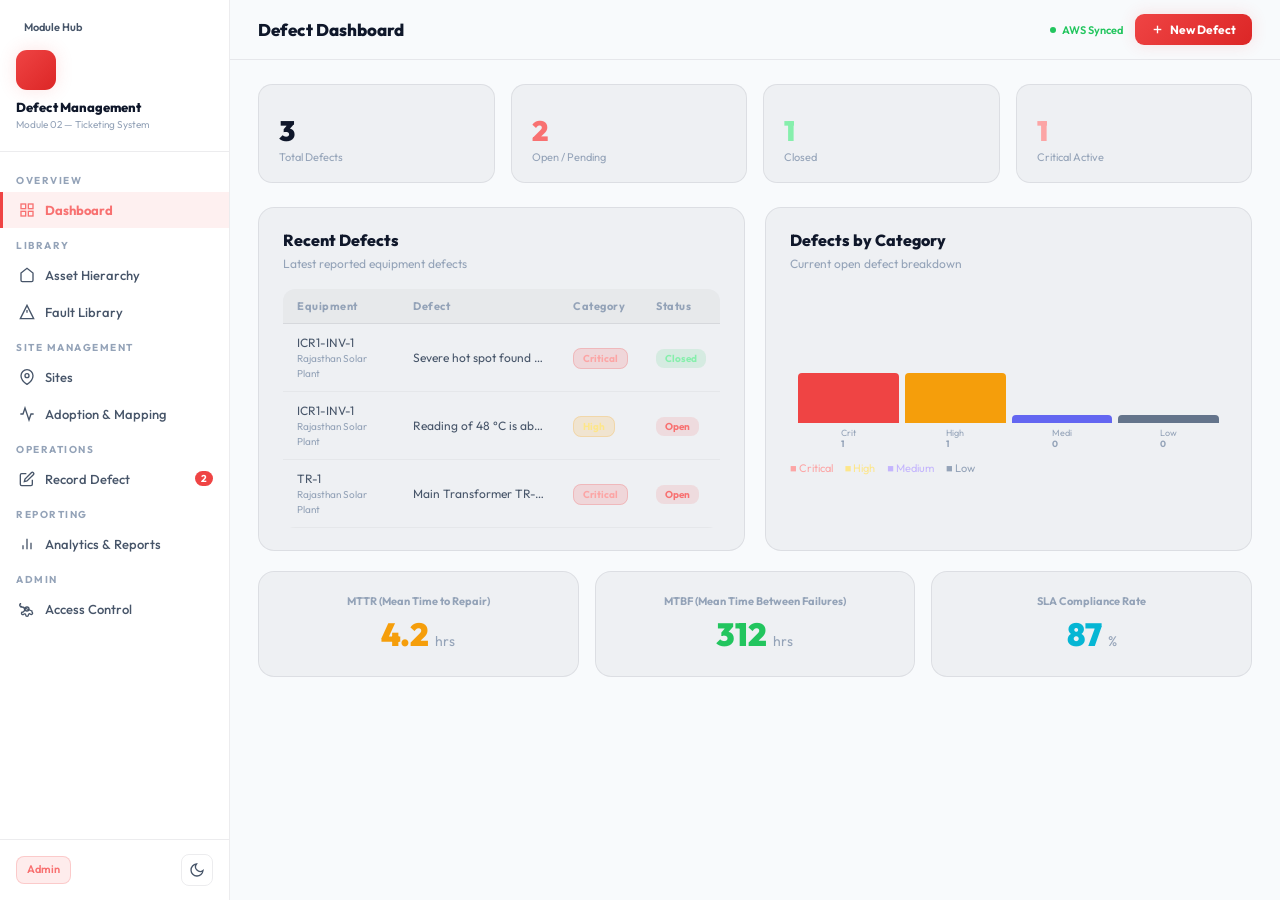
==== commit 575f0b19: "feat: implement mobile incident reporting emulator and routing logic across modules" ====
--- a/module2/index.html
+++ b/module2/index.html
@@ -1,19 +1,14 @@
 <!DOCTYPE html>
-<html lang="en" data-theme="dark">
+<html lang="en" data-theme="light">
 
 <head>
-  <script>
-    if (window.location.pathname.endsWith('/module2')) {
-      window.location.pathname += '/';
-    }
-  </script>
   <meta charset="UTF-8">
   <meta name="viewport" content="width=device-width, initial-scale=1.0">
   <title>Module 2 — Defect Management &amp; Ticketing</title>
   <link rel="preconnect" href="https://fonts.googleapis.com">
   <link href="https://fonts.googleapis.com/css2?family=Outfit:wght@300;400;500;600;700;800;900&display=swap"
     rel="stylesheet">
-  <link rel="stylesheet" href="style.css">
+  <link rel="stylesheet" href="/module2/style.css">
   <link rel="stylesheet" href="https://cdn.hugeicons.com/font/hgi-stroke-rounded.css" />
 </head>
 
@@ -22,7 +17,7 @@
   <!-- SIDEBAR -->
   <aside class="sidebar">
     <div class="brand-sec">
-        <a class="brand-back" href="../index.html"><i class="hgi-stroke hgi-arrow-left-01" style="font-size: 14px; vertical-align: middle;"></i> Module Hub</a>
+        <a class="brand-back" href="/index.html"><i class="hgi-stroke hgi-arrow-left-01" style="font-size: 14px; vertical-align: middle;"></i> Module Hub</a>
         <div class="brand-logo"><i class="hgi-stroke hgi-wrench"></i></div>
       <div class="brand-title">Defect Management</div>
       <div class="brand-sub">Module 02 &mdash; Ticketing System</div>
@@ -728,15 +723,15 @@
   </div>
 
   <!-- SCRIPTS DEFER LOAD -->
-  <script src="js/state.js"></script>
-  <script src="js/assets.js"></script>
-  <script src="js/faults.js"></script>
-  <script src="js/sites.js"></script>
-  <script src="js/adoption.js"></script>
-  <script src="js/defects.js"></script>
-  <script src="js/reports.js"></script>
-  <script src="js/admin.js"></script>
-  <script src="app.js"></script>
+  <script src="/module2/js/state.js"></script>
+  <script src="/module2/js/assets.js"></script>
+  <script src="/module2/js/faults.js"></script>
+  <script src="/module2/js/sites.js"></script>
+  <script src="/module2/js/adoption.js"></script>
+  <script src="/module2/js/defects.js"></script>
+  <script src="/module2/js/reports.js"></script>
+  <script src="/module2/js/admin.js"></script>
+  <script src="/module2/app.js"></script>
 
 </body>
 
